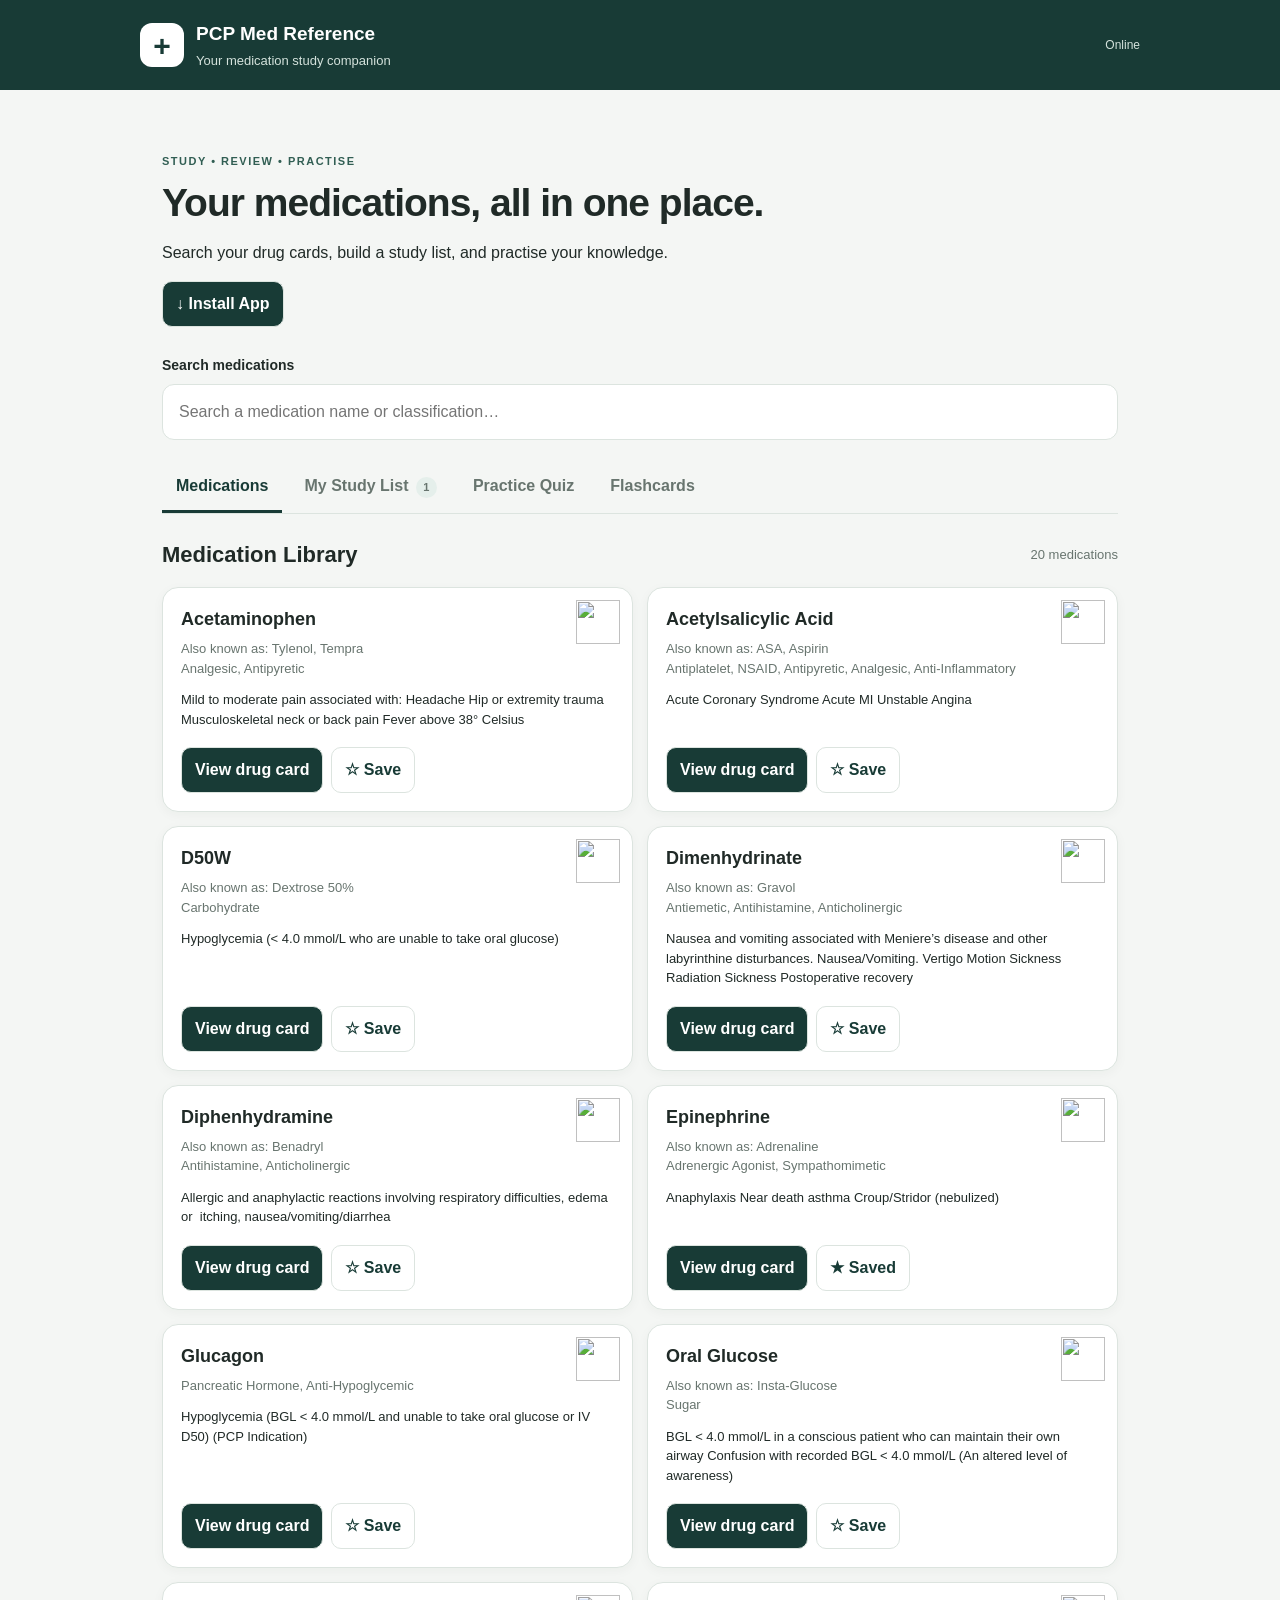
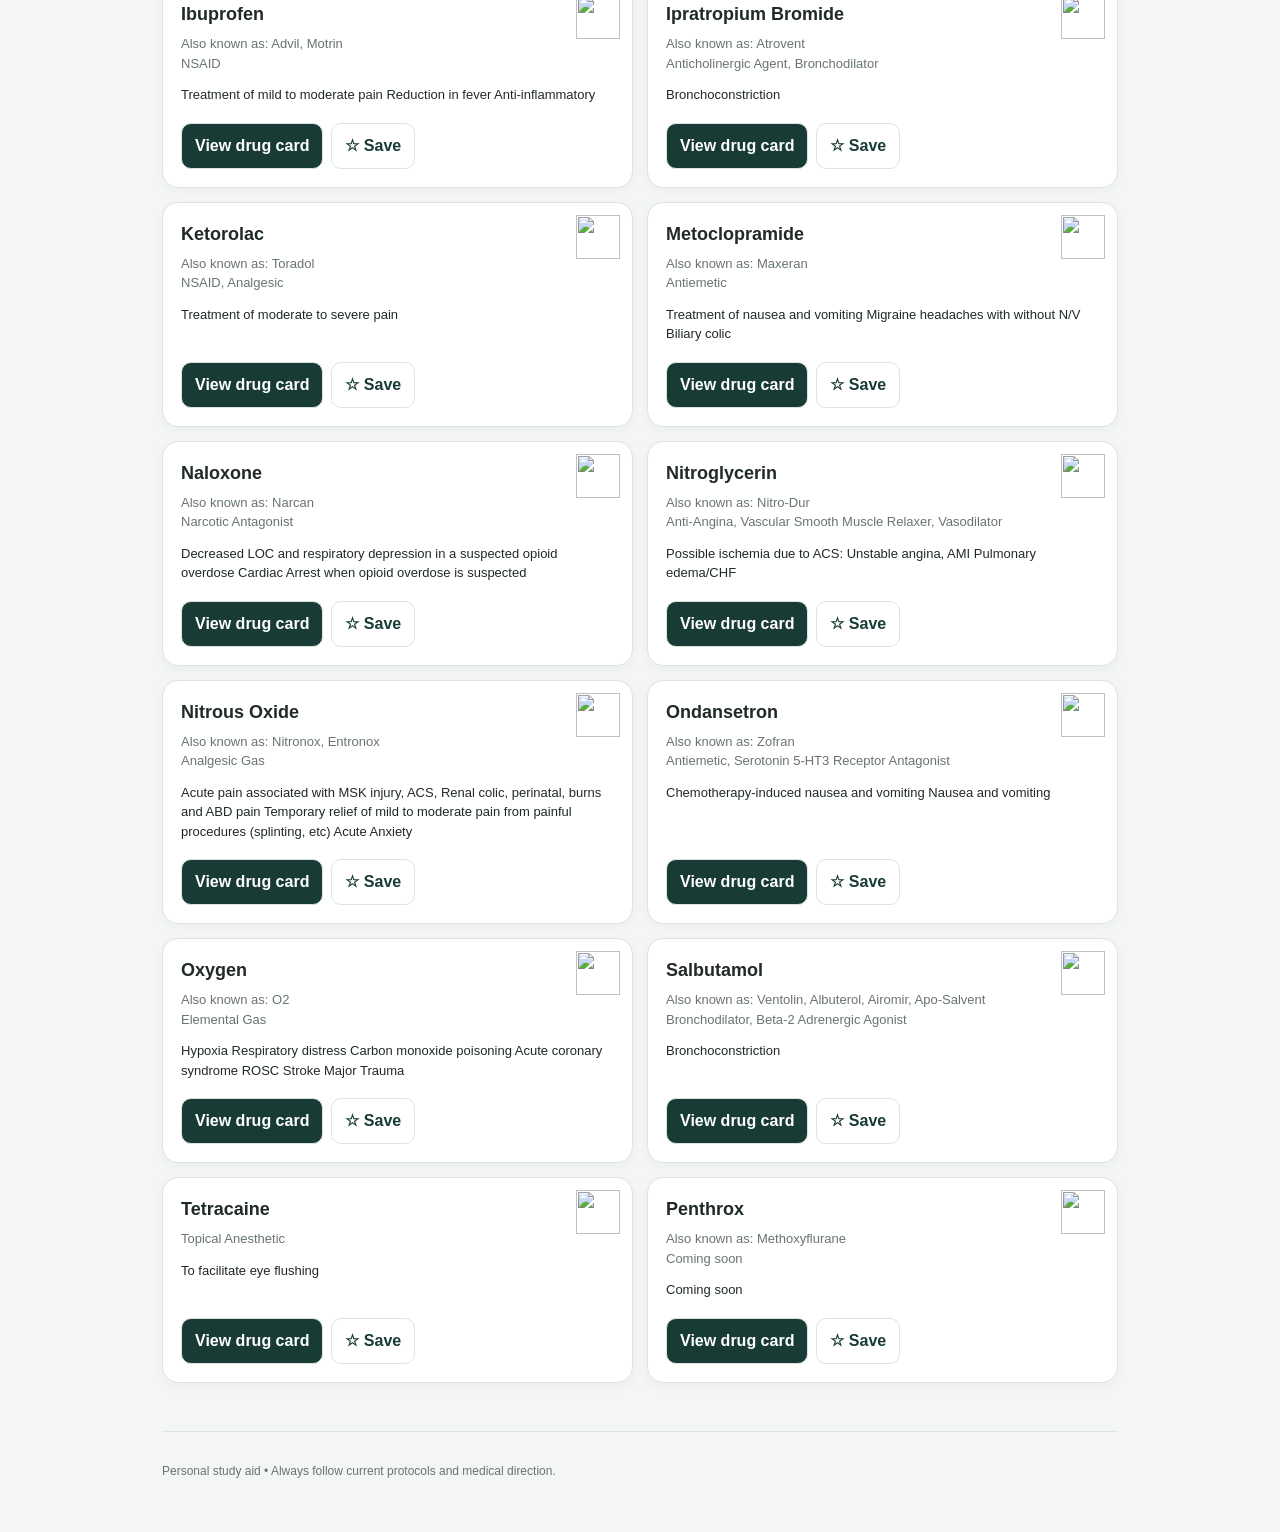
==== PCP-Med-Reference/index.html @ f7b35540 "Add files via upload" ====
<!DOCTYPE html>
<html lang="en">
<head>
  <meta charset="UTF-8">
  <meta name="viewport" content="width=device-width, initial-scale=1.0">
  <meta name="theme-color" content="#183b36">
  <meta name="description" content="A personal PCP medication study reference.">
  <title>PCP Med Reference</title>
  <link rel="stylesheet" href="style.css">
  <link rel="manifest" href="manifest.json">
  <script src="medications-data.js" defer></script>
  <script src="app.js" defer></script>
</head>
<body>
  <header class="app-header">
    <div class="brand">
      <div class="brand-icon">+</div>
      <div>
        <h1>PCP Med Reference</h1>
        <p>Your medication study companion</p>
      </div>
    </div>
    <span class="offline-status" id="connection-status">Checking connection…</span>
  </header>

  <main class="container">
    <section class="welcome">
  <p class="eyebrow">STUDY • REVIEW • PRACTISE</p>
  <h2>Your medications, all in one place.</h2>
  <p>Search your drug cards, build a study list, and practise your knowledge.</p>

  <button id="install-button" class="primary-button" hidden>
    ↓ Install App
  </button>

  <p id="install-help" hidden></p>
</section>

    <section class="search-section">
      <label for="med-search">Search medications</label>
      <input
        id="med-search"
        type="search"
        placeholder="Search a medication name or classification…"
        autocomplete="off"
      >
    </section>

    <nav class="tabs" aria-label="Main sections">
  <button class="tab active" data-view="medications">Medications</button>
  <button class="tab" data-view="study-list">My Study List <span id="study-count">0</span></button>
  <button class="tab" data-view="quiz">Practice Quiz</button>
  <button class="tab" data-view="flashcards">Flashcards</button>
  <!--<button class="tab" data-view="dashboard">Progress Tracking</button>-->
</nav>

    <section id="medication-view">
      <div class="section-heading">
        <h2 id="list-heading">Medication Library</h2>
        <span id="result-count"></span>
      </div>
      <div id="medication-list" class="medication-grid"></div>
      <p id="empty-message" class="empty-message" hidden>No matching medications found.</p>
    </section>

    <section id="detail-view" hidden>
      <button id="back-button" class="back-button">← Back to medications</button>
      <article id="medication-detail" class="detail-card"></article>
    </section>

<section id="quiz-view" hidden>
  <div class="section-heading">
    <h2>Practice Quiz</h2>
  </div>
  <div id="quiz-content" class="quiz-card"></div>
</section>

<section id="flashcards-view" hidden>
  <div class="section-heading">
    <h2>Flashcards</h2>
    <p>Practise recalling your medication information.</p>
  </div>

  <div id="flashcards-content" class="quiz-card">
  <h3>Choose what to study</h3>
  <p>Flashcards will use medications in My Study List only.</p>

  <div class="flashcard-options">
    <label><input type="checkbox" value="otherNames" checked> Other names</label>
    <label><input type="checkbox" value="classifications" checked> Classifications</label>
    <label><input type="checkbox" value="mechanism" checked> Mechanism of action</label>
    <label><input type="checkbox" value="indications" checked> Indications</label>
    <label><input type="checkbox" value="contraindications" checked> Contraindications</label>
    <label><input type="checkbox" value="adverseEffects" checked> Adverse effects</label>
    <label><input type="checkbox" value="precautions" checked> Precautions</label>
    <label><input type="checkbox" value="dosage" checked> Dosage</label>
    <label><input type="checkbox" value="routes" checked> Routes</label>
    
    
  </div>

  <button id="start-flashcards" class="primary-button">
    Start Flashcards
  </button>
  <button id="review-difficult-cards" type="button">
  Review Difficult Cards
</button>

<p id="difficult-cards-help"></p>

<div id="flashcard-study-area" hidden>
  <div class="flashcard-progress" id="flashcard-progress"></div>
  <div id="flashcard-stats" class="flashcard-stats"></div>

  <div class="flashcard-face">
    <p id="flashcard-question"></p>

    <div id="flashcard-answer" hidden>
      <hr>
      <h3>Answer</h3>
      <p id="flashcard-answer-text"></p>
    </div>
  </div>

  
<div class="flashcard-controls">
  <button id="flashcard-show-answer" class="primary-button">
    Show Answer
  </button>

  <div id="flashcard-rating" hidden>
    <p>How well did you remember?</p>
    <div class="flashcard-rating-buttons">
      <button id="flashcard-need-practice" type="button">
        Need Practice
      </button>

      <button id="flashcard-know-it" type="button">
        Know It
      </button>
    </div>
  </div>

  
<div class="flashcard-navigation">
  <button id="flashcard-shuffle" type="button">Shuffle Cards</button>
  <button id="flashcard-original-order" type="button">Original Order</button>
  <button id="flashcard-previous" type="button">Previous</button>
  <button id="flashcard-next" type="button">Next</button>
</div>

</div>

</div>


</div>
</section>


<section id="dashboard-view" hidden>
  <div class="section-heading">
    <h2>Weak Areas Dashboard</h2>
    <p>Track your medication knowledge and focus your study time.</p>
  </div>

  <div id="dashboard-content" class="quiz-card">
    <h3>Your Study Progress</h3>
    <p>Your saved flashcard ratings will appear here.</p>
  </div>
</section>


    <footer>
      <p>Personal study aid • Always follow current protocols and medical direction.</p>
    </footer>
  </main>
</body>
</html>
---- PCP-Med-Reference/style.css ----
:root {
  --green: #183b36;
  --green-light: #e5efeb;
  --green-mid: #315e53;
  --background: #f4f6f4;
  --surface: #ffffff;
  --text: #202a27;
  --muted: #68756f;
  --border: #dce4df;
  --accent: #d8e8df;
  --radius: 16px;
}

* {
  box-sizing: border-box;
}

body {
  margin: 0;
  background: var(--background);
  color: var(--text);
  font-family: -apple-system, BlinkMacSystemFont, "Segoe UI", sans-serif;
  line-height: 1.5;
}

button,
input {
  font: inherit;
}

button {
  cursor: pointer;
}

[hidden] {
  display: none !important;
}

.app-header {
  display: flex;
  align-items: center;
  justify-content: space-between;
  gap: 16px;
  padding: 20px max(22px, calc((100% - 1000px) / 2));
  background: var(--green);
  color: white;
}

.brand {
  display: flex;
  align-items: center;
  gap: 12px;
}

.brand-icon {
  display: grid;
  place-items: center;
  width: 44px;
  height: 44px;
  border-radius: 12px;
  background: white;
  color: var(--green);
  font-size: 30px;
  font-weight: 700;
}

.brand h1 {
  margin: 0;
  font-size: 19px;
}

.brand p {
  margin: 2px 0 0;
  color: #d4e2dc;
  font-size: 13px;
}

.offline-status {
  font-size: 12px;
  color: #d4e2dc;
  text-align: right;
}

.container {
  max-width: 1000px;
  margin: 0 auto;
  padding: 28px 22px 40px;
}

.welcome {
  padding: 24px 0 28px;
}

.eyebrow {
  color: var(--green-mid);
  font-size: 11px;
  font-weight: 800;
  letter-spacing: 1.5px;
}

.welcome h2 {
  max-width: 620px;
  margin: 8px 0;
  font-size: clamp(27px, 5vw, 39px);
  line-height: 1.15;
  letter-spacing: -1px;
}

.welcome > p:last-child {
  max-width: 570px;
  color: var(--muted);
}

.search-section {
  display: grid;
  gap: 8px;
  margin-bottom: 22px;
}

.search-section label {
  font-size: 14px;
  font-weight: 700;
}

.search-section input {
  width: 100%;
  padding: 15px 16px;
  border: 1px solid var(--border);
  border-radius: 12px;
  background: var(--surface);
  outline: none;
}

.search-section input:focus {
  border-color: var(--green-mid);
  box-shadow: 0 0 0 3px var(--green-light);
}

.tabs {
  display: flex;
  gap: 8px;
  overflow-x: auto;
  border-bottom: 1px solid var(--border);
  margin-bottom: 24px;
}

.tab {
  flex-shrink: 0;
  padding: 12px 14px;
  border: 0;
  border-bottom: 3px solid transparent;
  background: transparent;
  color: var(--muted);
  font-weight: 650;
}

.tab.active {
  border-bottom-color: var(--green);
  color: var(--green);
}

#study-count {
  display: inline-grid;
  place-items: center;
  min-width: 21px;
  height: 21px;
  padding: 0 5px;
  margin-left: 3px;
  border-radius: 20px;
  background: var(--green-light);
  font-size: 11px;
}

.section-heading {
  display: flex;
  align-items: center;
  justify-content: space-between;
  gap: 12px;
  margin-bottom: 16px;
}

.section-heading h2 {
  margin: 0;
  font-size: 22px;
}

#result-count {
  color: var(--muted);
  font-size: 13px;
}

.medication-grid {
  display: grid;
  grid-template-columns: repeat(2, minmax(0, 1fr));
  gap: 14px;
}

.medication-card,
.detail-card,
.quiz-card {
  border: 1px solid var(--border);
  border-radius: var(--radius);
  background: var(--surface);
  box-shadow: 0 3px 12px rgb(22 48 37 / 4%);
}

.medication-card {
  position: relative;
    display: flex;
  flex-direction: column;
  align-items: stretch;
  padding: 18px;
}

.medication-card h3 {
  margin: 0 0 6px;
  font-size: 18px;
}

.medication-card p {
  margin: 0;
  color: var(--muted);
  font-size: 13px;
}

.medication-card .card-description {
  margin-top: 12px;
  color: var(--text);
  line-height: 1.5;
}

.card-actions {
  display: flex;
  align-items: center;
  gap: 8px;
  margin-top: auto;
  padding-top: 18px;
}

.primary-button,
.secondary-button,
.back-button,
.bookmark-button {
  padding: 10px 13px;
  border: 1px solid var(--border);
  border-radius: 10px;
  font-weight: 650;
}

.primary-button {
  background: var(--green);
  color: white;
}

.secondary-button,
.back-button,
.bookmark-button {
  background: white;
  color: var(--green);
}

.back-button {
  margin-bottom: 16px;
}

.detail-card,
.quiz-card {
  padding: clamp(18px, 4vw, 28px);
}

.detail-card h2 {
  margin-top: 0;
  font-size: 27px;
}

.detail-card h3 {
  margin: 25px 0 6px;
  font-size: 16px;
}

.detail-card p {
  white-space: pre-line;
}

.detail-image {
  display: block;
  width: 100%;
  max-width: 320px;
  max-height: 240px;
  object-fit: contain;
  margin: 0 auto 20px;
  border-radius: 12px;
  background: var(--background);
}

.pronunciation-link {
  display: inline-block;
  margin-top: 12px;
  color: var(--green-mid);
  font-weight: 700;
}

.quiz-option {
  display: block;
  width: 100%;
  padding: 13px;
  margin: 10px 0;
  border: 1px solid var(--border);
  border-radius: 10px;
  background: white;
  text-align: left;
}

.quiz-option:hover {
  background: var(--green-light);
}

.quiz-feedback {
  margin-top: 14px;
  font-weight: 700;
}

.empty-message {
  padding: 24px 0;
  color: var(--muted);
}

footer {
  margin-top: 48px;
  padding-top: 18px;
  border-top: 1px solid var(--border);
  color: var(--muted);
  font-size: 12px;
}

@media (max-width: 600px) {
  .app-header {
    align-items: flex-start;
    padding: 16px;
  }

  .brand h1 {
    font-size: 16px;
  }

  .brand p {
    font-size: 12px;
  }

  .brand-icon {
    width: 38px;
    height: 38px;
  }

  .container {
    padding: 18px 15px 30px;
  }

  .welcome {
    padding-top: 20px;
  }

  .medication-grid {
    grid-template-columns: 1fr;
  }

  .offline-status {
    max-width: 95px;
  }
}
.medication-icon {
  position: absolute;
  top: 12px;
  right: 12px;
  width: 44px;
  height: 44px;
  object-fit: contain;
}

.flashcard-options {
  display: grid;
  grid-template-columns: repeat(3, minmax(0, 1fr));
  gap: 16px 24px;
  margin: 20px 0;
}

.flashcard-options label {
  display: flex;
  align-items: center;
  gap: 10px;
  line-height: 1.4;
}

.flashcard-options input[type="checkbox"] {
  flex-shrink: 0;
  margin: 0;
}

@media (max-width: 600px) {
  .flashcard-options {
    grid-template-columns: 1fr;
    gap: 14px;
  }
}

/* Flashcard study layout */
.flashcard-progress {
  text-align: center;
  font-size: 0.9rem;
  font-weight: 600;
  opacity: 0.7;
  margin: 10px 0 18px;
}

.flashcard-face {
  padding: 28px 24px;
  margin: 16px 0;
  border: 1px solid var(--border-color, #d5d5d5);
  border-radius: 14px;
  min-height: 180px;
  background: var(--card-background, #ffffff);
}

#flashcard-question {
  font-size: 1.25rem;
  font-weight: 600;
  line-height: 1.6;
  text-align: center;
  white-space: pre-line;
}

#flashcard-answer {
  margin-top: 24px;
  padding-top: 12px;
}

#flashcard-answer p {
  line-height: 1.7;
  white-space: pre-wrap;
}

.flashcard-controls {
  display: flex;
  flex-direction: column;
  gap: 18px;
  margin-top: 20px;
}

#flashcard-rating {
  text-align: center;
}

.flashcard-rating-buttons,
.flashcard-navigation {
  display: flex;
  justify-content: center;
  gap: 12px;
  flex-wrap: wrap;
  margin-top: 12px;
}

.flashcard-rating-buttons button,
.flashcard-navigation button {
  padding: 10px 18px;
  cursor: pointer;
}


/* Rating buttons */
#flashcard-need-practice {
  background-color: #d88b3e;
  color: #593719;
  border: 1px solid #7d4d19;
  border-radius: 8px;
  font-weight: 600;
}

#flashcard-know-it {
  background-color: #65c987;
  color: #143d24;
  border: 1px solid #49ad6b;
  border-radius: 8px;
  font-weight: 600;
}

/* Match the app's standard button style */

.flashcard-navigation button {
  background: var(--green);
  color: white;
  border: none;
  border-radius: 8px;
  font: inherit;
  font-weight: 600;
  padding: 10px 18px;
  cursor: pointer;
  transition: opacity 0.2s ease;
}

.flashcard-navigation button:hover:not(:disabled) {
  opacity: 0.85;
}

.flashcard-navigation button:disabled {
  opacity: 0.4;
  cursor: not-allowed;
}


.flashcard-navigation button:hover:not(:disabled) {
  opacity: 0.8;
}


.flashcard-navigation button:disabled {
  opacity: 0.4;
  cursor: not-allowed;
}

@media (max-width: 600px) {
  .flashcard-face {
    padding: 20px 16px;
    min-height: 150px;
  }

  #flashcard-question {
    font-size: 1.1rem;
  }

  .flashcard-rating-buttons button,
  .flashcard-navigation button {
    flex: 1;
  }
}
#review-difficult-cards {
  background: var(--green);
  color: white;
  border: none;
  border-radius: 8px;
  font: inherit;
  font-weight: 600;
  padding: 10px 18px;
  cursor: pointer;
  transition: opacity 0.2s ease;
}

#review-difficult-cards:hover {
  opacity: 0.85;
}

.dashboard-stats {
  display: grid;
  grid-template-columns: repeat(3, minmax(0, 1fr));
  gap: 12px;
  margin: 20px 0;
}

.dashboard-stat {
  padding: 18px 12px;
  border-radius: 12px;
  background: var(--background, #f4f6f8);
  border: 1px solid var(--border, #e0e4e8);
  display: flex;
  flex-direction: column;
  gap: 6px;
}

.dashboard-stat strong {
  font-size: 1.8rem;
}

.dashboard-stat span {
  font-size: 0.9rem;
}

.known-stat strong {
  color: #16803c;
}

.practice-stat strong {
  color: #b7791f;
}

.unrated-stat strong {
  color: #64748b;
}

.dashboard-overall {
  margin: 24px 0;
  padding: 18px;
  border-radius: 12px;
  background: var(--background, #f4f6f8);
}

.dashboard-progress-track {
  width: 100%;
  height: 9px;
  margin: 10px 0;
  border-radius: 999px;
  background: #e2e8f0;
  overflow: hidden;
}

.dashboard-progress-fill {
  height: 100%;
  border-radius: 999px;
  background: #16a34a;
  transition: width 0.3s ease;
}

.dashboard-category {
  padding: 16px 0;
  border-bottom: 1px solid var(--border, #e0e4e8);
}

.dashboard-category:last-child {
  border-bottom: none;
}

.dashboard-category-heading {
  display: flex;
  justify-content: space-between;
  align-items: center;
  gap: 12px;
}

.dashboard-category-heading span {
  color: var(--muted, #64748b);
  font-size: 0.9rem;
  white-space: nowrap;
}

.dashboard-category p,
.dashboard-overall p {
  margin-bottom: 0;
  font-size: 0.9rem;
  color: var(--muted, #64748b);
}

@media (max-width: 480px) {
  .dashboard-stats {
    gap: 7px;
  }

  .dashboard-stat {
    padding: 14px 8px;
  }

  .dashboard-stat strong {
    font-size: 1.4rem;
  }

  .dashboard-stat span {
    font-size: 0.8rem;
  }

  .dashboard-category-heading {
    align-items: flex-start;
  }
}
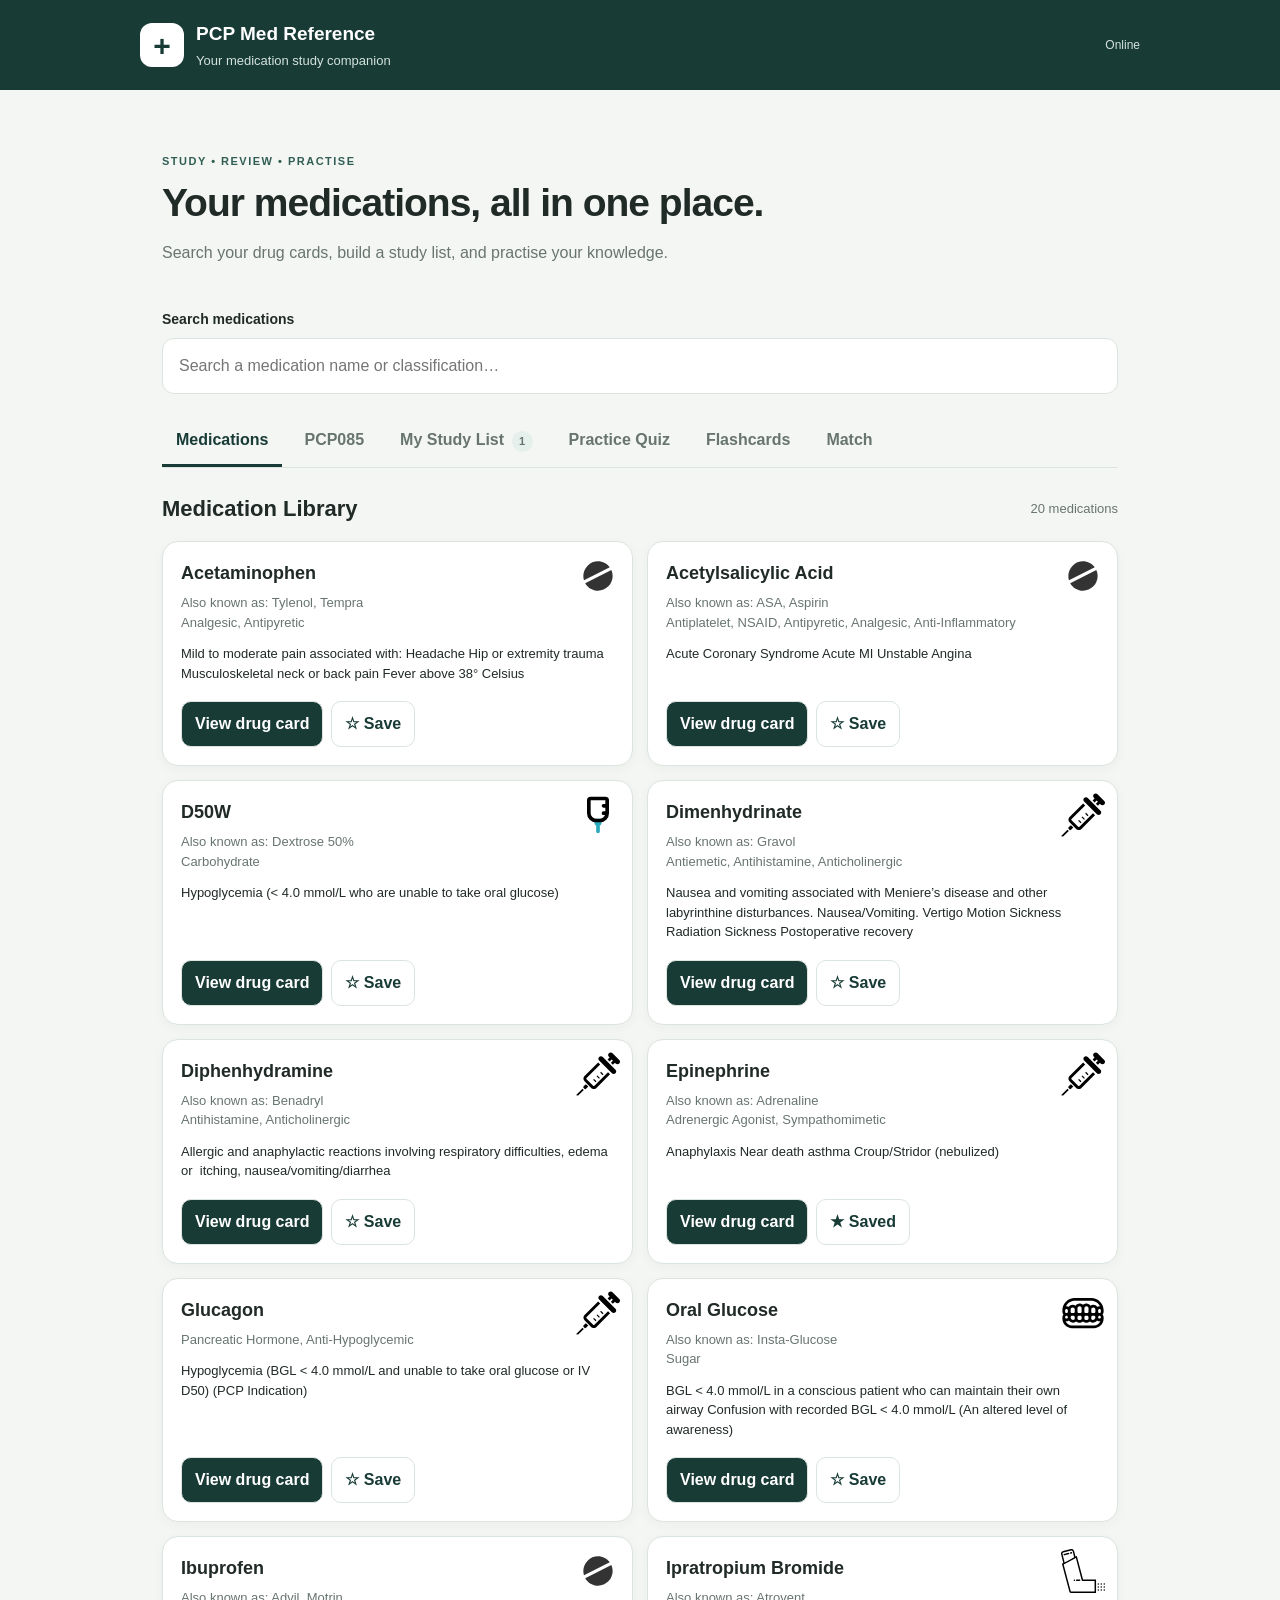
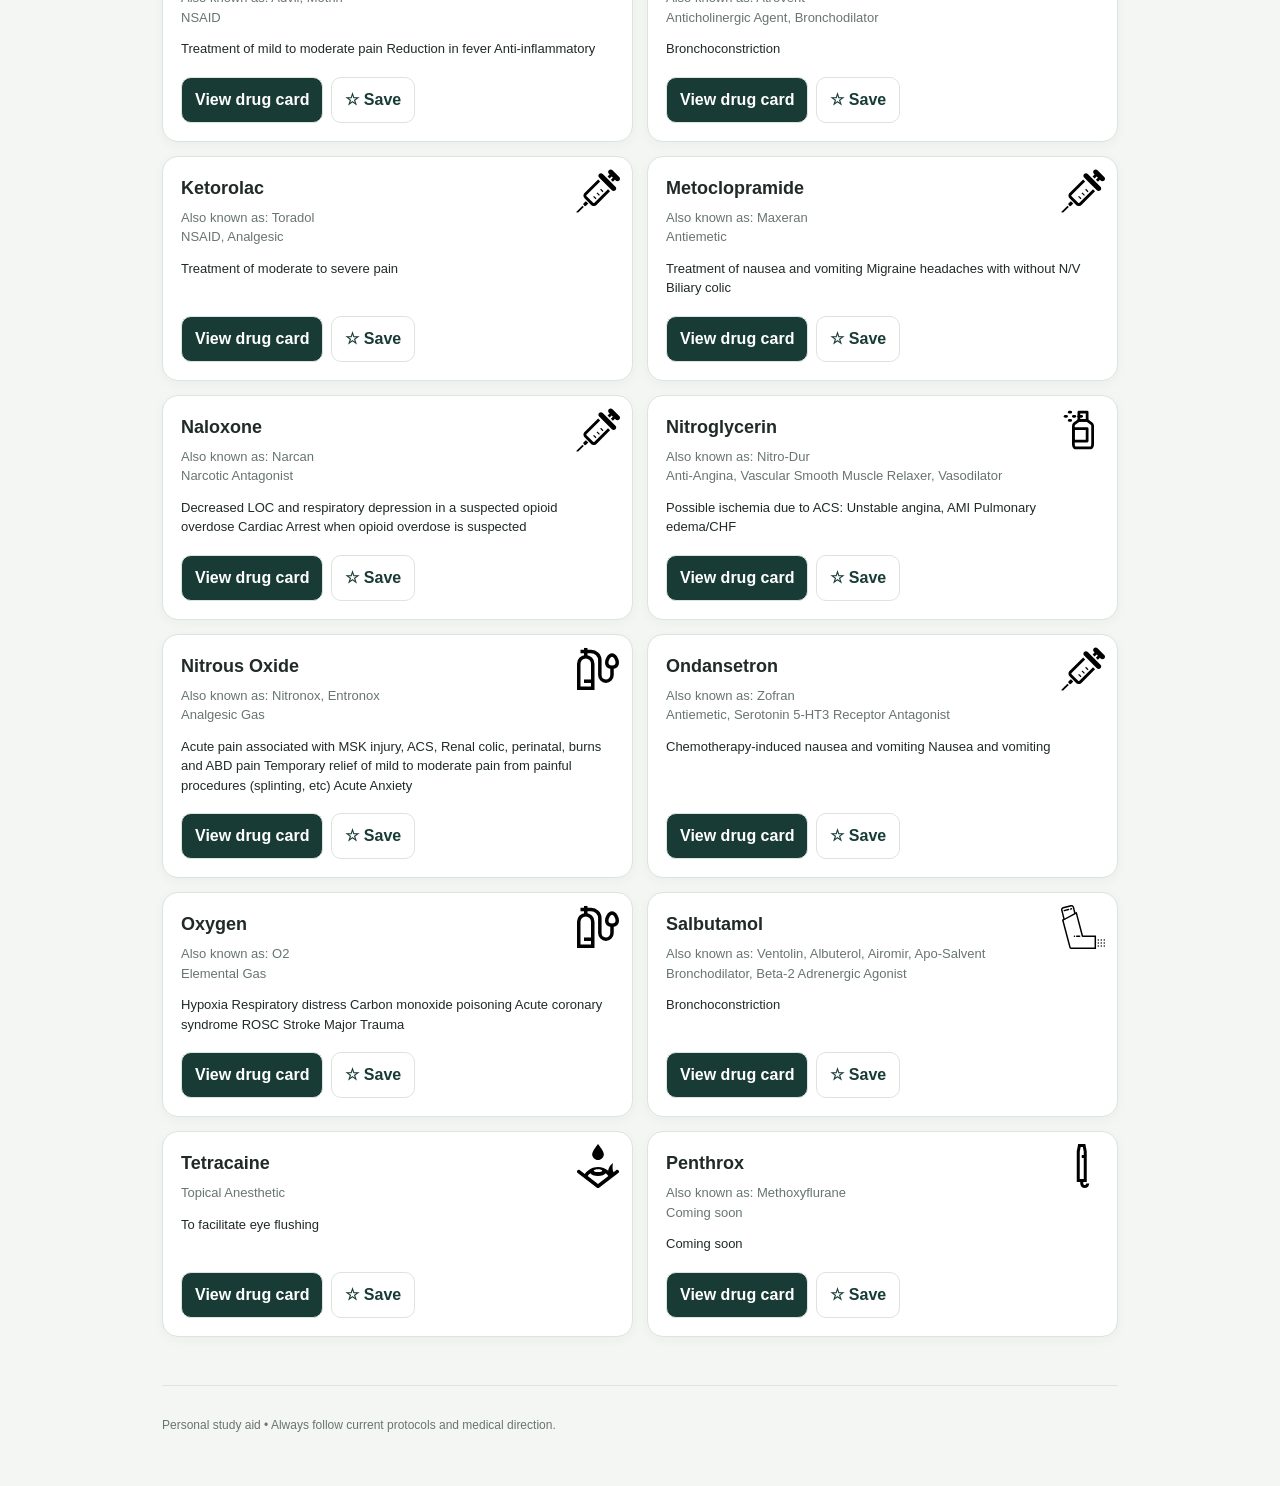
==== commit 8a37dc84: "Add files via upload" ====
--- a/PCP-Med-Reference/index.html
+++ b/PCP-Med-Reference/index.html
@@ -28,12 +28,6 @@
   <p class="eyebrow">STUDY • REVIEW • PRACTISE</p>
   <h2>Your medications, all in one place.</h2>
   <p>Search your drug cards, build a study list, and practise your knowledge.</p>
-
-  <button id="install-button" class="primary-button" hidden>
-    ↓ Install App
-  </button>
-
-  <p id="install-help" hidden></p>
 </section>
 
     <section class="search-section">
@@ -48,9 +42,11 @@
 
     <nav class="tabs" aria-label="Main sections">
   <button class="tab active" data-view="medications">Medications</button>
+  <button class="tab" data-view="pcp085">PCP085</button>
   <button class="tab" data-view="study-list">My Study List <span id="study-count">0</span></button>
   <button class="tab" data-view="quiz">Practice Quiz</button>
   <button class="tab" data-view="flashcards">Flashcards</button>
+  <button class="tab" data-view="match">Match</button>
   <!--<button class="tab" data-view="dashboard">Progress Tracking</button>-->
 </nav>
 
@@ -59,7 +55,24 @@
         <h2 id="list-heading">Medication Library</h2>
         <span id="result-count"></span>
       </div>
-      <div id="medication-list" class="medication-grid"></div>
+
+      <div id="study-presets" class="study-presets" hidden>
+        <h3>Quick study lists</h3>
+        <p>Each button replaces your current study list with that set only.</p>
+        <div class="study-preset-buttons">
+          <button type="button" class="study-preset-btn" data-preset="upcoming">Upcoming Test</button>
+          <button type="button" class="study-preset-btn" data-preset="completed">All Known Drugs</button>
+          <button type="button" class="study-preset-btn" data-preset="pain">Pain Treatment</button>
+          <button type="button" class="study-preset-btn" data-preset="blood-sugar">Blood Sugar</button>
+          <button type="button" class="study-preset-btn" data-preset="respiratory">Respiratory</button>
+          <button type="button" class="study-preset-btn" data-preset="allergic">Allergic Reactions</button>
+          <button type="button" class="study-preset-btn" data-preset="cardiac">Cardiac</button>
+          <button type="button" class="study-preset-btn" data-preset="nausea">Nausea</button>
+          <button type="button" class="study-preset-btn" data-preset="opioid">Opioid Overdose</button>
+        </div>
+      </div>
+
+      <div id="medication-list"></div>
       <p id="empty-message" class="empty-message" hidden>No matching medications found.</p>
     </section>
 
@@ -85,18 +98,16 @@
   <h3>Choose what to study</h3>
   <p>Flashcards will use medications in My Study List only.</p>
 
-  <div class="flashcard-options">
-    <label><input type="checkbox" value="otherNames" checked> Other names</label>
-    <label><input type="checkbox" value="classifications" checked> Classifications</label>
-    <label><input type="checkbox" value="mechanism" checked> Mechanism of action</label>
-    <label><input type="checkbox" value="indications" checked> Indications</label>
-    <label><input type="checkbox" value="contraindications" checked> Contraindications</label>
-    <label><input type="checkbox" value="adverseEffects" checked> Adverse effects</label>
-    <label><input type="checkbox" value="precautions" checked> Precautions</label>
-    <label><input type="checkbox" value="dosage" checked> Dosage</label>
-    <label><input type="checkbox" value="routes" checked> Routes</label>
-    
-    
+  <div class="flashcard-options category-toggle-group">
+    <label class="category-toggle"><input type="checkbox" value="otherNames" checked><span>Other names</span></label>
+    <label class="category-toggle"><input type="checkbox" value="classifications" checked><span>Classifications</span></label>
+    <label class="category-toggle"><input type="checkbox" value="mechanism" checked><span>Mechanism of action</span></label>
+    <label class="category-toggle"><input type="checkbox" value="indications" checked><span>Indications</span></label>
+    <label class="category-toggle"><input type="checkbox" value="contraindications" checked><span>Contraindications</span></label>
+    <label class="category-toggle"><input type="checkbox" value="adverseEffects" checked><span>Adverse effects</span></label>
+    <label class="category-toggle"><input type="checkbox" value="precautions" checked><span>Precautions</span></label>
+    <label class="category-toggle"><input type="checkbox" value="dosage" checked><span>Dosage</span></label>
+    <label class="category-toggle"><input type="checkbox" value="routes" checked><span>Routes</span></label>
   </div>
 
   <button id="start-flashcards" class="primary-button">
@@ -110,15 +121,19 @@
 
 <div id="flashcard-study-area" hidden>
   <div class="flashcard-progress" id="flashcard-progress"></div>
-  <div id="flashcard-stats" class="flashcard-stats"></div>
-
-  <div class="flashcard-face">
-    <p id="flashcard-question"></p>
-
-    <div id="flashcard-answer" hidden>
-      <hr>
-      <h3>Answer</h3>
-      <p id="flashcard-answer-text"></p>
+  <div id="flashcard-stats" class="flashcard-stats" aria-live="polite"></div>
+
+  <div class="flashcard-scene">
+    <div class="flashcard-flip" id="flashcard-flip">
+      <div class="flashcard-face flashcard-front">
+        <p class="flashcard-label">Question</p>
+        <p id="flashcard-question"></p>
+        <p class="flashcard-hint">Tap “Show Answer” to flip</p>
+      </div>
+      <div class="flashcard-face flashcard-back">
+        <p class="flashcard-label">Answer</p>
+        <p id="flashcard-answer-text"></p>
+      </div>
     </div>
   </div>
 
@@ -158,6 +173,60 @@
 </section>
 
 
+<section id="match-view" hidden>
+  <div class="section-heading">
+    <h2>Match Game</h2>
+    <p>Match study-list drugs to the correct details. Wrong answers may come from the full library.</p>
+  </div>
+
+  <div id="match-setup" class="quiz-card">
+    <h3>What do you want to match?</h3>
+    <p>Intended for studying <strong>multiple drugs at once</strong>. Add several medications to My Study List, then choose one or more categories. You can play consecutive rounds with a cumulative score. Distractors can come from any medication in the full library.</p>
+
+    <div class="flashcard-options match-options">
+      <label><input type="checkbox" name="match-field" value="classifications" checked> Classifications</label>
+      <label><input type="checkbox" name="match-field" value="indications" checked> Indications</label>
+      <label><input type="checkbox" name="match-field" value="dosage"> Dosage</label>
+      <label><input type="checkbox" name="match-field" value="routes"> Routes</label>
+      <label><input type="checkbox" name="match-field" value="contraindications"> Contraindications</label>
+      <label><input type="checkbox" name="match-field" value="otherNames"> Other names</label>
+    </div>
+
+    <div class="match-setup-actions">
+      <button id="match-select-all" type="button">Select all</button>
+      <button id="start-match" class="primary-button">Start Match</button>
+    </div>
+    <p id="match-setup-help" class="empty-message" hidden></p>
+  </div>
+
+  <div id="match-play" class="quiz-card" hidden>
+    <div class="match-status">
+      <span id="match-round-label">Round 1</span>
+      <span id="match-progress">0 / 0 matched</span>
+      <span id="match-score">Score: 0</span>
+    </div>
+    <p id="match-category-label" class="match-category-label"></p>
+    <p id="match-feedback" class="match-feedback" aria-live="polite"></p>
+
+    <div class="match-board">
+      <div class="match-column">
+        <h3>Medication</h3>
+        <div id="match-left" class="match-list"></div>
+      </div>
+      <div class="match-column">
+        <h3>Match to</h3>
+        <div id="match-right" class="match-list"></div>
+      </div>
+    </div>
+
+    <div class="match-actions">
+      <button id="match-next" class="primary-button" type="button" hidden>Next question</button>
+      <button id="match-restart" type="button">Restart session</button>
+      <button id="match-back-setup" type="button">Change categories</button>
+    </div>
+  </div>
+</section>
+
 <section id="dashboard-view" hidden>
   <div class="section-heading">
     <h2>Weak Areas Dashboard</h2>
--- a/PCP-Med-Reference/style.css
+++ b/PCP-Med-Reference/style.css
@@ -207,10 +207,64 @@
 
 .medication-card {
   position: relative;
-    display: flex;
+  display: flex;
   flex-direction: column;
   align-items: stretch;
   padding: 18px;
+  transition:
+    transform 0.18s ease,
+    box-shadow 0.18s ease,
+    border-color 0.18s ease;
+}
+
+.medication-card:hover {
+  transform: translateY(-3px);
+  border-color: #b7c9c1;
+  box-shadow: 0 10px 24px rgb(22 48 37 / 12%);
+}
+
+.medication-card.upcoming-highlight:hover {
+  transform: translateY(-3px);
+  border-color: #e6b800;
+  box-shadow:
+    0 0 0 3px rgba(245, 197, 24, 0.45),
+    0 10px 24px rgba(245, 197, 24, 0.35);
+}
+
+.pcp085-section-title {
+  margin: 8px 0 12px;
+  font-size: 16px;
+  font-weight: 700;
+  color: var(--green);
+}
+
+.pcp085-section-title:first-child {
+  margin-top: 0;
+}
+
+.pcp085-upcoming-grid {
+  margin-bottom: 28px;
+}
+
+.upcoming-highlight {
+  border-color: #e6b800;
+  box-shadow:
+    0 0 0 3px rgba(245, 197, 24, 0.4),
+    0 0 18px rgba(245, 197, 24, 0.55);
+  animation: pulse-glow 2.2s ease-in-out infinite;
+}
+
+@keyframes pulse-glow {
+  0%, 100% {
+    box-shadow:
+      0 0 0 3px rgba(245, 197, 24, 0.35),
+      0 0 14px rgba(245, 197, 24, 0.45);
+  }
+  50% {
+    box-shadow:
+      0 0 0 4px rgba(245, 197, 24, 0.55),
+      0 0 24px rgba(245, 197, 24, 0.65);
+  }
 }
 
 .medication-card h3 {
@@ -378,10 +432,55 @@
   object-fit: contain;
 }
 
+.study-presets {
+  margin: 0 0 20px;
+  padding: 16px 18px;
+  border: 1px solid var(--border);
+  border-radius: var(--radius);
+  background: var(--green-light);
+}
+
+.study-presets h3 {
+  margin: 0 0 4px;
+  font-size: 16px;
+  color: var(--green);
+}
+
+.study-presets p {
+  margin: 0 0 12px;
+  font-size: 13px;
+  color: var(--muted);
+}
+
+.study-preset-buttons {
+  display: flex;
+  flex-wrap: wrap;
+  gap: 8px;
+}
+
+.study-preset-btn {
+  border: none;
+  border-radius: 999px;
+  background: var(--green);
+  color: white;
+  font: inherit;
+  font-size: 13px;
+  font-weight: 650;
+  padding: 8px 14px;
+  cursor: pointer;
+  transition: transform 0.15s ease, box-shadow 0.15s ease, opacity 0.15s ease;
+}
+
+.study-preset-btn:hover {
+  opacity: 0.92;
+  transform: translateY(-1px);
+  box-shadow: 0 6px 14px rgb(22 48 37 / 18%);
+}
+
 .flashcard-options {
   display: grid;
   grid-template-columns: repeat(3, minmax(0, 1fr));
-  gap: 16px 24px;
+  gap: 10px;
   margin: 20px 0;
 }
 
@@ -397,10 +496,75 @@
   margin: 0;
 }
 
+.category-toggle-group {
+  gap: 10px;
+}
+
+.category-toggle {
+  position: relative;
+  display: flex;
+  align-items: center;
+  justify-content: center;
+  min-height: 42px;
+  padding: 10px 12px;
+  border: 1px solid transparent;
+  border-radius: 12px;
+  background: var(--green);
+  color: white;
+  font-size: 13px;
+  font-weight: 650;
+  text-align: center;
+  cursor: pointer;
+  transition:
+    transform 0.15s ease,
+    box-shadow 0.15s ease,
+    background 0.15s ease,
+    border-color 0.15s ease,
+    opacity 0.15s ease;
+  user-select: none;
+}
+
+.category-toggle input {
+  position: absolute;
+  opacity: 0;
+  pointer-events: none;
+}
+
+.category-toggle span {
+  pointer-events: none;
+}
+
+.category-toggle:hover {
+  transform: translateY(-1px);
+  box-shadow: 0 6px 14px rgb(22 48 37 / 18%);
+}
+
+.category-toggle:has(input:not(:checked)) {
+  background: var(--surface);
+  color: #8a9690;
+  border-color: var(--border);
+  opacity: 0.85;
+  text-decoration: line-through;
+}
+
+.category-toggle:has(input:not(:checked)) span {
+  color: #8a9690;
+  text-decoration: line-through;
+}
+
+.category-toggle:has(input:checked) {
+  background: var(--green);
+  color: white;
+  border-color: var(--green);
+  box-shadow:
+    0 0 0 3px rgba(24, 59, 54, 0.18),
+    0 0 14px rgba(49, 94, 83, 0.35);
+}
+
 @media (max-width: 600px) {
   .flashcard-options {
     grid-template-columns: 1fr;
-    gap: 14px;
+    gap: 10px;
   }
 }
 
@@ -409,20 +573,166 @@
   text-align: center;
   font-size: 0.9rem;
   font-weight: 600;
-  opacity: 0.7;
-  margin: 10px 0 18px;
+  color: var(--muted);
+  margin: 4px 0 12px;
+}
+
+.flashcard-stats {
+  display: flex;
+  flex-direction: column;
+  align-items: center;
+  gap: 10px;
+  margin: 0 0 18px;
+  padding: 14px 16px;
+  border: 1px solid var(--border);
+  border-radius: var(--radius);
+  background: var(--green-light);
+}
+
+.flashcard-stats-pills {
+  display: flex;
+  flex-wrap: wrap;
+  justify-content: center;
+  gap: 8px;
+}
+
+.stat-pill {
+  display: inline-flex;
+  align-items: center;
+  gap: 6px;
+  padding: 6px 12px;
+  border-radius: 999px;
+  font-size: 12px;
+  font-weight: 650;
+  color: var(--text);
+  background: var(--surface);
+  border: 1px solid var(--border);
+}
+
+.stat-pill strong {
+  font-size: 13px;
+}
+
+.known-pill {
+  border-color: #49ad6b;
+  color: #143d24;
+  background: #e8f7ee;
+}
+
+.practice-pill {
+  border-color: #d88b3e;
+  color: #593719;
+  background: #fdf0e4;
+}
+
+.unrated-pill {
+  border-color: var(--border);
+  color: var(--muted);
+  background: var(--surface);
+}
+
+.flashcard-progress-bar {
+  display: flex;
+  width: 100%;
+  max-width: 420px;
+  height: 10px;
+  border-radius: 999px;
+  overflow: hidden;
+  background: #dce4df;
+}
+
+.progress-segment {
+  height: 100%;
+  transition: width 0.25s ease;
+}
+
+.known-segment {
+  background: #49ad6b;
+}
+
+.practice-segment {
+  background: #d88b3e;
+}
+
+.unrated-segment {
+  background: #b7c4be;
+}
+
+.flashcard-progress-label {
+  margin: 0;
+  font-size: 12px;
+  font-weight: 600;
+  color: var(--green-mid);
+  text-align: center;
+}
+
+.flashcard-scene {
+  perspective: 1200px;
+  margin: 16px 0;
+}
+
+.flashcard-flip {
+  display: grid;
+  width: 100%;
+  min-height: 180px;
+  transform-style: preserve-3d;
+  transition: transform 0.55s ease;
+}
+
+.flashcard-flip.is-flipped {
+  transform: rotateY(180deg);
+}
+
+.flashcard-flip.rated-known .flashcard-face {
+  border-color: #49ad6b;
+  box-shadow:
+    0 0 0 3px rgba(73, 173, 107, 0.35),
+    0 0 18px rgba(73, 173, 107, 0.45);
+}
+
+.flashcard-flip.rated-practice .flashcard-face {
+  border-color: #d88b3e;
+  box-shadow:
+    0 0 0 3px rgba(216, 139, 62, 0.35),
+    0 0 18px rgba(216, 139, 62, 0.45);
 }
 
 .flashcard-face {
+  grid-area: 1 / 1;
+  display: flex;
+  flex-direction: column;
+  justify-content: center;
   padding: 28px 24px;
-  margin: 16px 0;
-  border: 1px solid var(--border-color, #d5d5d5);
-  border-radius: 14px;
-  min-height: 180px;
-  background: var(--card-background, #ffffff);
+  border: 1px solid var(--border);
+  border-radius: var(--radius);
+  background: var(--surface);
+  box-shadow: 0 3px 12px rgb(22 48 37 / 4%);
+  backface-visibility: hidden;
+  -webkit-backface-visibility: hidden;
+  transition: border-color 0.25s ease, box-shadow 0.25s ease;
+}
+
+.flashcard-front {
+  z-index: 2;
+}
+
+.flashcard-back {
+  transform: rotateY(180deg);
+  background: var(--surface);
+}
+
+.flashcard-label {
+  margin: 0 0 10px;
+  font-size: 11px;
+  font-weight: 800;
+  letter-spacing: 1.2px;
+  text-transform: uppercase;
+  color: var(--green-mid);
+  text-align: center;
 }
 
 #flashcard-question {
+  margin: 0;
   font-size: 1.25rem;
   font-weight: 600;
   line-height: 1.6;
@@ -430,14 +740,20 @@
   white-space: pre-line;
 }
 
-#flashcard-answer {
-  margin-top: 24px;
-  padding-top: 12px;
-}
-
-#flashcard-answer p {
+#flashcard-answer-text {
+  margin: 0;
+  font-size: 1.05rem;
   line-height: 1.7;
+  text-align: center;
   white-space: pre-wrap;
+  color: var(--text);
+}
+
+.flashcard-hint {
+  margin: 18px 0 0;
+  font-size: 12px;
+  color: var(--muted);
+  text-align: center;
 }
 
 .flashcard-controls {
@@ -519,13 +835,20 @@
 }
 
 @media (max-width: 600px) {
+  .flashcard-flip {
+    min-height: 160px;
+  }
+
   .flashcard-face {
     padding: 20px 16px;
-    min-height: 150px;
   }
 
   #flashcard-question {
     font-size: 1.1rem;
+  }
+
+  #flashcard-answer-text {
+    font-size: 0.98rem;
   }
 
   .flashcard-rating-buttons button,
@@ -658,4 +981,155 @@
   .dashboard-category-heading {
     align-items: flex-start;
   }
-}+}
+/* Match game */
+.match-options {
+  margin-bottom: 8px;
+}
+
+.match-status {
+  display: flex;
+  justify-content: space-between;
+  gap: 12px;
+  margin-bottom: 10px;
+  font-size: 14px;
+  font-weight: 650;
+  color: var(--green);
+}
+
+.match-feedback {
+  min-height: 1.4em;
+  margin: 0 0 16px;
+  color: var(--muted);
+  font-size: 14px;
+  text-align: center;
+}
+
+.match-board {
+  display: grid;
+  grid-template-columns: 1fr 1fr;
+  gap: 18px;
+}
+
+.match-column h3 {
+  margin: 0 0 10px;
+  font-size: 14px;
+  color: var(--green-mid);
+}
+
+.match-list {
+  display: flex;
+  flex-direction: column;
+  gap: 10px;
+}
+
+.match-item {
+  width: 100%;
+  text-align: left;
+  padding: 12px 14px;
+  border: 1px solid var(--border);
+  border-radius: 12px;
+  background: var(--surface);
+  color: var(--text);
+  font: inherit;
+  font-size: 14px;
+  line-height: 1.4;
+  cursor: pointer;
+  transition:
+    transform 0.15s ease,
+    border-color 0.15s ease,
+    box-shadow 0.15s ease,
+    background 0.15s ease;
+}
+
+.match-item:hover:not(.matched):not(.disabled-match) {
+  transform: translateY(-1px);
+  border-color: #b7c9c1;
+  box-shadow: 0 6px 16px rgb(22 48 37 / 10%);
+}
+
+.match-item.selected {
+  border-color: var(--green);
+  box-shadow: 0 0 0 3px rgba(24, 59, 54, 0.15);
+  background: #f3f8f5;
+}
+
+.match-item.matched {
+  border-color: #49ad6b;
+  background: #e8f7ee;
+  color: #143d24;
+  cursor: default;
+  opacity: 0.92;
+}
+
+.match-item.mismatch {
+  border-color: #c45c5c;
+  background: #fdeeee;
+  animation: match-shake 0.35s ease;
+}
+
+@keyframes match-shake {
+  0%, 100% { transform: translateX(0); }
+  25% { transform: translateX(-4px); }
+  75% { transform: translateX(4px); }
+}
+
+.match-actions {
+  display: flex;
+  flex-wrap: wrap;
+  gap: 10px;
+  justify-content: center;
+  margin-top: 20px;
+}
+
+.match-actions button {
+  background: var(--green);
+  color: white;
+  border: none;
+  border-radius: 8px;
+  font: inherit;
+  font-weight: 600;
+  padding: 10px 18px;
+  cursor: pointer;
+}
+
+.match-actions button:hover {
+  opacity: 0.9;
+}
+
+@media (max-width: 700px) {
+  .match-board {
+    grid-template-columns: 1fr;
+  }
+}
+
+.match-setup-actions {
+  display: flex;
+  flex-wrap: wrap;
+  gap: 10px;
+  align-items: center;
+  margin-top: 8px;
+}
+
+.match-setup-actions button[type="button"]:not(.primary-button) {
+  background: transparent;
+  color: var(--green);
+  border: 1px solid var(--border);
+  border-radius: 8px;
+  font: inherit;
+  font-weight: 600;
+  padding: 10px 14px;
+  cursor: pointer;
+}
+
+.match-category-label {
+  margin: 0 0 8px;
+  text-align: center;
+  font-size: 13px;
+  font-weight: 650;
+  color: var(--green-mid);
+}
+
+.match-status {
+  flex-wrap: wrap;
+}
